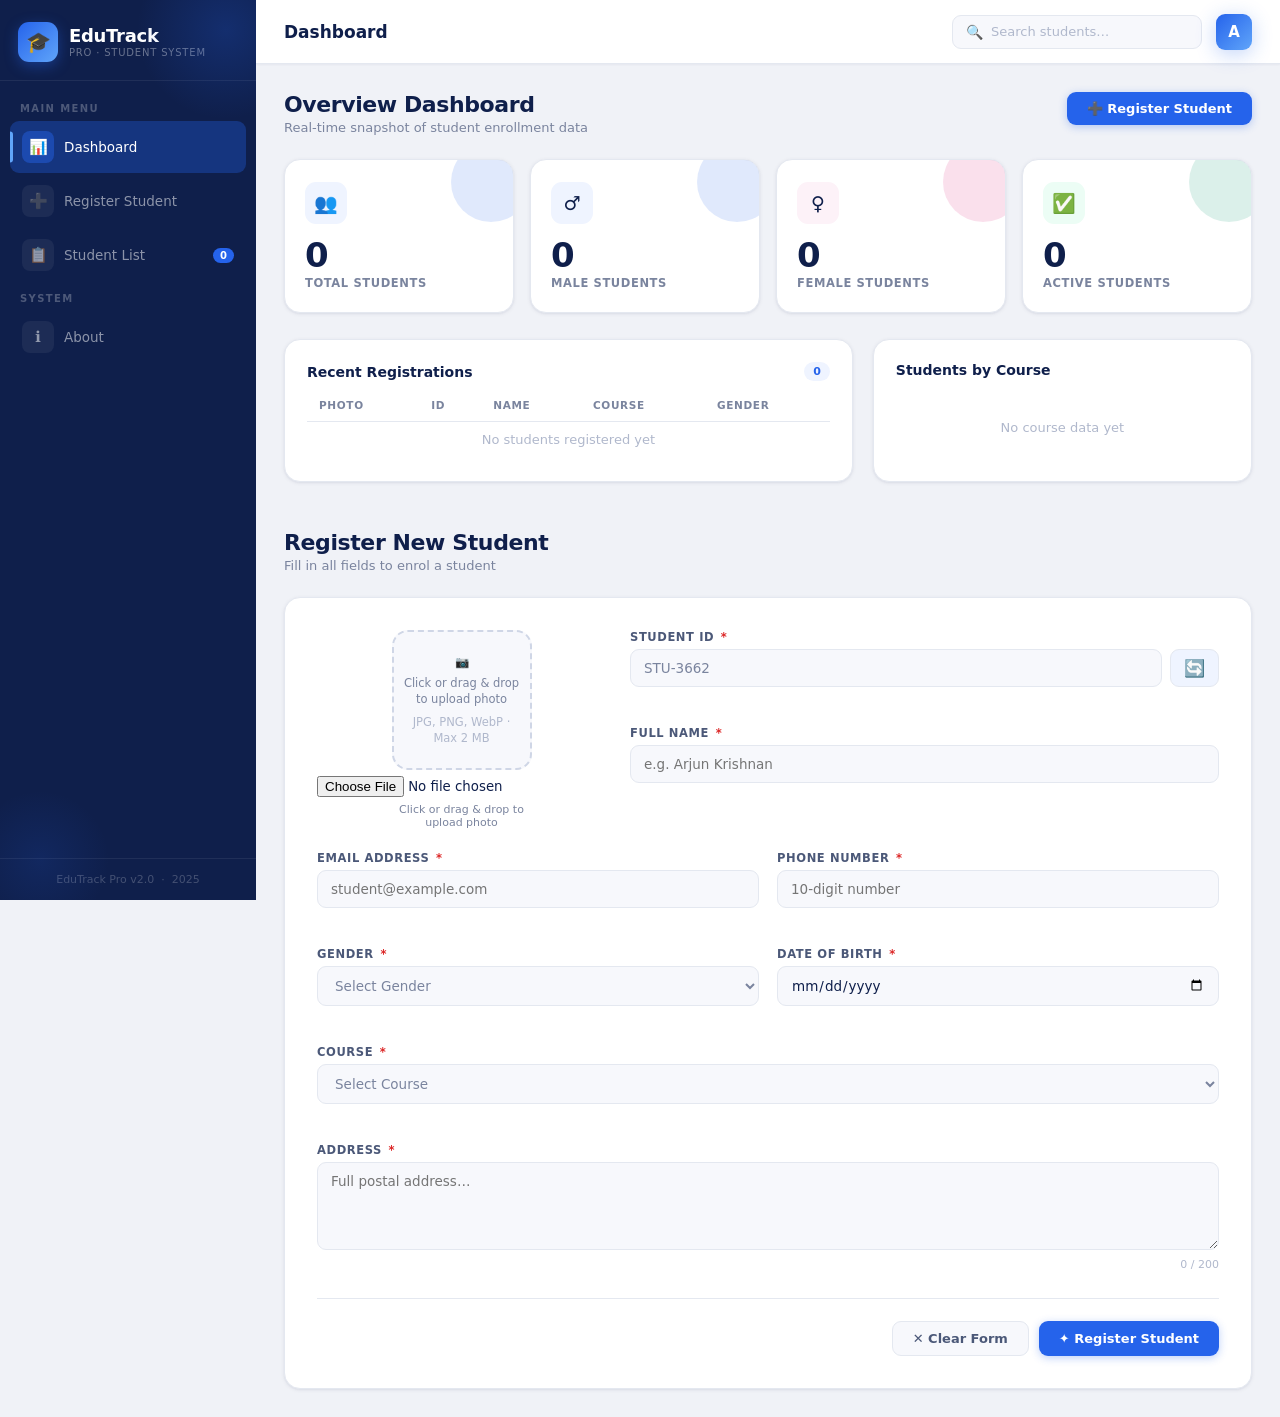
==== index.html @ 1e167b8d "Student management system" ====
<!DOCTYPE html>
<html lang="en">
<head>
  <meta charset="UTF-8"/>
  <meta name="viewport" content="width=device-width,initial-scale=1.0"/>
  <title>EduTrack Pro — Dashboard & Register</title>
  <link rel="stylesheet" href="css/style.css"/>
  <link rel="stylesheet" href="css/student.css"/>
  <link rel="stylesheet" href="css/responsive.css"/>
</head>
<body>

<!-- Sidebar backdrop (mobile) -->
<div class="sb-backdrop" id="sbBackdrop" onclick="closeSidebar()"></div>

<!-- ══════════════════════════════════════════
     SIDEBAR
══════════════════════════════════════════ -->
<aside class="sidebar" id="sidebar">
  <div class="sidebar-top">
    <div class="sidebar-logo">
      <div class="logo-badge">🎓</div>
      <div>
        <div class="logo-name">EduTrack</div>
        <div class="logo-tag">Pro · Student System</div>
      </div>
    </div>
  </div>

  <nav class="sidebar-nav" aria-label="Main navigation">
    <div class="nav-section-label">Main Menu</div>
    <a href="index.html" class="nav-link">
      <span class="nav-icon">📊</span>
      <span class="nav-text">Dashboard</span>
    </a>
    <a href="index.html#register" class="nav-link" id="navRegister">
      <span class="nav-icon">➕</span>
      <span class="nav-text">Register Student</span>
    </a>
    <a href="students.html" class="nav-link">
      <span class="nav-icon">📋</span>
      <span class="nav-text">Student List</span>
      <span class="nav-badge" id="navCount">0</span>
    </a>
    <div class="nav-section-label" style="margin-top:12px">System</div>
    <a href="about.html" class="nav-link">
      <span class="nav-icon">ℹ️</span>
      <span class="nav-text">About</span>
    </a>
  </nav>

  <div class="sidebar-footer">EduTrack Pro v2.0 &nbsp;·&nbsp; 2025</div>
</aside>

<!-- ══════════════════════════════════════════
     MAIN
══════════════════════════════════════════ -->
<div class="main">

  <!-- Topbar -->
  <header class="topbar">
    <button class="hamburger" onclick="toggleSidebar()" aria-label="Toggle navigation">
      <span></span><span></span><span></span>
    </button>
    <div class="page-title-top" id="pageTitle">Dashboard</div>
    <div class="topbar-search">
      <span style="color:var(--text-muted);font-size:14px">🔍</span>
      <input type="text" placeholder="Search students…" id="quickSearchInput" aria-label="Quick search">
    </div>
    <div class="topbar-avatar" title="Admin">A</div>
  </header>

  <div class="content">

    <!-- ══════════════════════════════════
         SECTION 1 — DASHBOARD
    ══════════════════════════════════ -->
    <section id="dashboard" aria-label="Dashboard">

      <div class="sec-head">
        <div>
          <h2>Overview Dashboard</h2>
          <p>Real-time snapshot of student enrollment data</p>
        </div>
        <button class="btn btn-primary" onclick="scrollToRegister()">➕ Register Student</button>
      </div>

      <!-- Stat Cards -->
      <div class="stat-grid">
        <div class="stat-card total">
          <div class="stat-card-glow"></div>
          <div class="stat-icon">👥</div>
          <div class="stat-value" id="statTotal">0</div>
          <div class="stat-label">Total Students</div>
        </div>
        <div class="stat-card male">
          <div class="stat-card-glow"></div>
          <div class="stat-icon">♂</div>
          <div class="stat-value" id="statMale">0</div>
          <div class="stat-label">Male Students</div>
        </div>
        <div class="stat-card female">
          <div class="stat-card-glow"></div>
          <div class="stat-icon">♀</div>
          <div class="stat-value" id="statFemale">0</div>
          <div class="stat-label">Female Students</div>
        </div>
        <div class="stat-card active">
          <div class="stat-card-glow"></div>
          <div class="stat-icon">✅</div>
          <div class="stat-value" id="statActive">0</div>
          <div class="stat-label">Active Students</div>
        </div>
      </div>

      <!-- Bottom panels -->
      <div class="dash-grid">
        <!-- Recent registrations -->
        <div class="panel">
          <div class="panel-head">
            <h3>Recent Registrations</h3>
            <span class="panel-badge" id="recentBadge">0</span>
          </div>
          <div style="overflow-x:auto">
            <table class="mini-tbl" id="recentTbl" aria-label="Recent student registrations">
              <thead>
                <tr>
                  <th>Photo</th>
                  <th>ID</th>
                  <th>Name</th>
                  <th>Course</th>
                  <th>Gender</th>
                </tr>
              </thead>
              <tbody id="recentBody"></tbody>
            </table>
          </div>
        </div>

        <!-- Students by course -->
        <div class="panel">
          <div class="panel-head">
            <h3>Students by Course</h3>
          </div>
          <div class="course-chart" id="courseChart" aria-label="Students by course chart"></div>
        </div>
      </div>

    </section>

    <div style="height:48px"></div>

    <!-- ══════════════════════════════════
         SECTION 2 — REGISTER FORM
    ══════════════════════════════════ -->
    <section id="register" aria-label="Register student">

      <div class="sec-head">
        <div>
          <h2 id="formHeading">Register New Student</h2>
          <p id="formSubheading">Fill in all fields to enrol a student</p>
        </div>
      </div>

      <div class="form-card">
        <form id="studentForm" novalidate>

          <!-- Photo + top fields -->
          <div class="form-top-row">
            <!-- Photo upload -->
            <div class="photo-wrap">
              <div class="photo-zone" id="photoZone" role="button" tabindex="0"
                   aria-label="Upload student photo" title="Click or drag to upload photo">
              </div>
              <input type="file" id="photoInput" accept="image/*" aria-hidden="true" tabindex="-1">
              <span class="photo-zone-label">Click or drag &amp; drop to upload photo</span>
            </div>

            <!-- Student ID + Full Name -->
            <div class="form-top-right">
              <div class="form-grid">
                <div class="fg full">
                  <label for="fStudentId">Student ID <span class="req">*</span></label>
                  <div class="sid-row">
                    <input class="fcontrol" type="text" id="fStudentId"
                           readonly placeholder="Auto-generated" aria-describedby="e-studentId">
                    <button type="button" class="regen-btn" id="regenBtn"
                            title="Generate new Student ID" aria-label="Regenerate Student ID">🔄</button>
                  </div>
                  <span class="ferr" id="e-studentId" role="alert"></span>
                </div>
                <div class="fg full">
                  <label for="fFullName">Full Name <span class="req">*</span></label>
                  <input class="fcontrol" type="text" id="fFullName"
                         placeholder="e.g. Arjun Krishnan" maxlength="80"
                         aria-describedby="e-fullName" autocomplete="name">
                  <span class="ferr" id="e-fullName" role="alert"></span>
                </div>
              </div>
            </div>
          </div>

          <!-- Remaining fields grid -->
          <div class="form-grid">

            <div class="fg">
              <label for="fEmail">Email Address <span class="req">*</span></label>
              <input class="fcontrol" type="email" id="fEmail"
                     placeholder="student@example.com"
                     aria-describedby="e-email" autocomplete="email">
              <span class="ferr" id="e-email" role="alert"></span>
            </div>

            <div class="fg">
              <label for="fPhone">Phone Number <span class="req">*</span></label>
              <input class="fcontrol" type="tel" id="fPhone"
                     placeholder="10-digit number" maxlength="10"
                     aria-describedby="e-phone" autocomplete="tel">
              <span class="ferr" id="e-phone" role="alert"></span>
            </div>

            <div class="fg">
              <label for="fGender">Gender <span class="req">*</span></label>
              <select class="fcontrol" id="fGender" aria-describedby="e-gender">
                <option value="">Select Gender</option>
                <option value="Male">Male</option>
                <option value="Female">Female</option>
                <option value="Other">Other</option>
              </select>
              <span class="ferr" id="e-gender" role="alert"></span>
            </div>

            <div class="fg">
              <label for="fDob">Date of Birth <span class="req">*</span></label>
              <input class="fcontrol" type="date" id="fDob"
                     aria-describedby="e-dob">
              <span class="ferr" id="e-dob" role="alert"></span>
            </div>

            <div class="fg full">
              <label for="fCourse">Course <span class="req">*</span></label>
              <select class="fcontrol" id="fCourse" aria-describedby="e-course">
                <option value="">Select Course</option>
                <option>Computer Science</option>
                <option>Information Technology</option>
                <option>Business Administration</option>
                <option>Mechanical Engineering</option>
                <option>Electrical Engineering</option>
                <option>Civil Engineering</option>
                <option>Data Science</option>
                <option>Psychology</option>
                <option>Mathematics</option>
                <option>Physics</option>
              </select>
              <span class="ferr" id="e-course" role="alert"></span>
            </div>

            <div class="fg full">
              <label for="fAddress">Address <span class="req">*</span></label>
              <textarea class="fcontrol" id="fAddress"
                        placeholder="Full postal address…" maxlength="200"
                        aria-describedby="e-address addrCount"></textarea>
              <div class="addr-footer">
                <span class="ferr" id="e-address" role="alert"></span>
                <span class="char-count" id="addrCount" aria-live="polite">0 / 200</span>
              </div>
            </div>

          </div><!-- /.form-grid -->

          <div class="form-actions">
            <button type="button" class="btn btn-secondary" id="clearBtn">✕ Clear Form</button>
            <button type="button" class="btn btn-primary"   id="submitBtn">
              <span id="submitBtnTxt">✦ Register Student</span>
            </button>
          </div>

        </form>
      </div>

    </section>

  </div><!-- /.content -->
</div><!-- /.main -->

<script>
  function scrollToRegister() {
    document.getElementById('register').scrollIntoView({ behavior: 'smooth' });
  }

  /* ── Dashboard refresh ── */
  function refreshDashboard() {
    const all     = Storage.getAll();
    const males   = all.filter(s => s.gender === 'Male').length;
    const females = all.filter(s => s.gender === 'Female').length;

    document.getElementById('statTotal').textContent  = all.length;
    document.getElementById('statMale').textContent   = males;
    document.getElementById('statFemale').textContent = females;
    document.getElementById('statActive').textContent = all.length;

    // Recent table
    const recent = all.slice(0, 5);
    document.getElementById('recentBadge').textContent = recent.length;
    const rb = document.getElementById('recentBody');
    rb.innerHTML = recent.length
      ? recent.map(s => `
          <tr>
            <td>${avatarHTML(s, 30, '7px')}</td>
            <td><strong>${esc(s.studentId)}</strong></td>
            <td>${esc(s.name)}</td>
            <td style="font-size:12px;color:var(--text-dim)">${esc(s.course)}</td>
            <td>${genderBadgeHTML(s.gender)}</td>
          </tr>`).join('')
      : `<tr><td colspan="5" class="mini-tbl-empty">No students registered yet</td></tr>`;

    // Course chart
    const map    = Storage.countByCourse();
    const sorted = Object.entries(map).sort((a, b) => b[1] - a[1]);
    const maxN   = sorted.length ? sorted[0][1] : 1;
    const cc     = document.getElementById('courseChart');
    cc.innerHTML = sorted.length
      ? sorted.map(([c, n]) => `
          <div class="cc-row">
            <div class="cc-top">
              <span class="cc-name">${esc(c)}</span>
              <span class="cc-num">${n}</span>
            </div>
            <div class="cc-track">
              <div class="cc-fill" style="width:${Math.round(n / maxN * 100)}%"></div>
            </div>
          </div>`).join('')
      : `<div class="cc-empty">No course data yet</div>`;
  }

  document.addEventListener('DOMContentLoaded', () => {
    refreshDashboard();
    updateNavBadge();
    // Highlight correct nav link (Dashboard vs Register)
    const hash = location.hash;
    document.querySelectorAll('.nav-link').forEach(l => l.classList.remove('active'));
    if (hash === '#register') {
      document.getElementById('navRegister').classList.add('active');
      document.getElementById('pageTitle').textContent = 'Register Student';
    } else {
      document.querySelector('.nav-link[href="index.html"]').classList.add('active');
    }
  });
</script>

<script src="js/storage.js"></script>
<script src="js/validation.js"></script>
<script src="js/common.js"></script>
<script src="js/student.js"></script>

</body>
</html>
---- css/style.css ----
/* ═══════════════════════════════════════════════════════════
   style.css
   Design tokens, layout shell, sidebar, topbar,
   shared components (cards, badges, buttons, toasts, modals)
═══════════════════════════════════════════════════════════ */

/* ─────────────────────────────────────────
   DESIGN TOKENS
───────────────────────────────────────── */
:root {
  /* Background */
  --bg:          #f0f2f7;
  --surface:     #ffffff;
  --surface2:    #f7f8fc;

  /* Borders */
  --border:      #e4e8f0;
  --border2:     #cfd6e6;

  /* Brand */
  --navy:        #0f1f4b;
  --navy-mid:    #1a3270;
  --blue:        #2563eb;
  --blue-hover:  #1d4ed8;
  --blue-light:  #eff4ff;
  --blue-mid:    #93b4fa;

  /* Text */
  --text:        #0f1f4b;
  --text-mid:    #4b5878;
  --text-dim:    #7a849e;
  --text-muted:  #b0b8cc;

  /* Semantic */
  --success:     #059669;
  --success-bg:  #ecfdf5;
  --danger:      #dc2626;
  --danger-bg:   #fef2f2;
  --danger-border:#fca5a5;
  --warning:     #d97706;
  --warning-bg:  #fffbeb;
  --info:        #0284c7;
  --info-bg:     #f0f9ff;

  /* Gender colors */
  --male:        #2563eb;
  --male-bg:     #eff4ff;
  --female:      #db2777;
  --female-bg:   #fdf2f8;
  --other:       #7c3aed;
  --other-bg:    #f5f3ff;

  /* Elevation */
  --shadow-xs:   0 1px 2px rgba(15,31,75,.05);
  --shadow-sm:   0 1px 4px rgba(15,31,75,.07), 0 1px 2px rgba(15,31,75,.04);
  --shadow:      0 4px 16px rgba(15,31,75,.09), 0 1px 4px rgba(15,31,75,.05);
  --shadow-lg:   0 12px 40px rgba(15,31,75,.13), 0 4px 12px rgba(15,31,75,.07);
  --shadow-blue: 0 4px 20px rgba(37,99,235,.28);

  /* Layout */
  --sidebar-w:   256px;
  --topbar-h:    64px;

  /* Shape */
  --radius-sm:   8px;
  --radius:      12px;
  --radius-lg:   16px;
  --radius-xl:   20px;

  /* Typography */
  --font: 'Plus Jakarta Sans', system-ui, sans-serif;

  /* Transition */
  --transition: all .18s cubic-bezier(.4,0,.2,1);
}

/* ─────────────────────────────────────────
   RESET & BASE
───────────────────────────────────────── */
*, *::before, *::after { box-sizing: border-box; margin: 0; padding: 0; }
html { font-size: 16px; -webkit-font-smoothing: antialiased; }
body {
  font-family: var(--font);
  background: var(--bg);
  color: var(--text);
  min-height: 100vh;
  display: flex;
}
a { text-decoration: none; color: inherit; }
button, select, input, textarea { font-family: var(--font); }
img { max-width: 100%; display: block; }

::-webkit-scrollbar { width: 5px; height: 5px; }
::-webkit-scrollbar-track { background: transparent; }
::-webkit-scrollbar-thumb { background: var(--border2); border-radius: 99px; }
::-webkit-scrollbar-thumb:hover { background: var(--text-muted); }

/* ─────────────────────────────────────────
   GOOGLE FONT IMPORT
───────────────────────────────────────── */
@import url('https://fonts.googleapis.com/css2?family=Plus+Jakarta+Sans:ital,wght@0,300;0,400;0,500;0,600;0,700;0,800;1,400&display=swap');

/* ─────────────────────────────────────────
   SIDEBAR
───────────────────────────────────────── */
.sidebar {
  width: var(--sidebar-w);
  min-height: 100vh;
  background: var(--navy);
  display: flex;
  flex-direction: column;
  position: fixed;
  left: 0; top: 0; bottom: 0;
  z-index: 300;
  transition: transform .3s cubic-bezier(.4,0,.2,1);
  overflow: hidden;
}
/* Subtle depth glows */
.sidebar::before {
  content: '';
  position: absolute; top: -60px; right: -60px;
  width: 180px; height: 180px; border-radius: 50%;
  background: radial-gradient(circle, rgba(37,99,235,.22) 0%, transparent 70%);
  pointer-events: none;
}
.sidebar::after {
  content: '';
  position: absolute; bottom: -30px; left: -30px;
  width: 140px; height: 140px; border-radius: 50%;
  background: radial-gradient(circle, rgba(37,99,235,.13) 0%, transparent 70%);
  pointer-events: none;
}

.sidebar-top {
  padding: 22px 18px 18px;
  border-bottom: 1px solid rgba(255,255,255,.07);
  flex-shrink: 0;
}
.sidebar-logo { display: flex; align-items: center; gap: 11px; }
.logo-badge {
  width: 40px; height: 40px; border-radius: 11px;
  background: linear-gradient(135deg, #2563eb, #60a5fa);
  display: flex; align-items: center; justify-content: center;
  font-size: 20px; flex-shrink: 0;
  box-shadow: 0 4px 14px rgba(37,99,235,.4);
}
.logo-name { font-size: 18px; font-weight: 800; color: #fff; letter-spacing: -.3px; line-height: 1.1; }
.logo-tag  { font-size: 10px; color: rgba(255,255,255,.38); letter-spacing: .8px; text-transform: uppercase; margin-top: 1px; }

.sidebar-nav { padding: 14px 10px; flex: 1; overflow-y: auto; }
.nav-section-label {
  font-size: 10px; font-weight: 700; letter-spacing: 1.4px;
  text-transform: uppercase; color: rgba(255,255,255,.26);
  padding: 0 10px 7px; margin-top: 8px;
}
.nav-link {
  display: flex; align-items: center; gap: 10px;
  padding: 10px 12px; border-radius: 9px;
  color: rgba(255,255,255,.52); font-size: 13.5px; font-weight: 500;
  transition: var(--transition); cursor: pointer;
  border: none; background: none; width: 100%; text-align: left;
  margin-bottom: 2px; position: relative;
}
.nav-link:hover { background: rgba(255,255,255,.07); color: rgba(255,255,255,.84); }
.nav-link.active { background: rgba(37,99,235,.32); color: #fff; }
.nav-link.active::before {
  content: ''; position: absolute; left: 0; top: 50%; transform: translateY(-50%);
  width: 3px; height: 60%; background: #60a5fa; border-radius: 0 3px 3px 0;
}
.nav-icon {
  width: 32px; height: 32px; border-radius: 8px; flex-shrink: 0;
  display: flex; align-items: center; justify-content: center; font-size: 15px;
  background: rgba(255,255,255,.06); transition: var(--transition);
}
.nav-link.active .nav-icon { background: rgba(37,99,235,.45); }
.nav-link:hover  .nav-icon { background: rgba(255,255,255,.1); }
.nav-text { flex: 1; }
.nav-badge {
  background: var(--blue); color: #fff;
  font-size: 10px; font-weight: 700;
  padding: 2px 7px; border-radius: 99px; min-width: 20px; text-align: center;
}

.sidebar-footer {
  padding: 14px 18px;
  border-top: 1px solid rgba(255,255,255,.07);
  font-size: 11px; color: rgba(255,255,255,.22); text-align: center;
  flex-shrink: 0;
}

/* Sidebar backdrop (mobile) */
.sb-backdrop {
  display: none;
  position: fixed; inset: 0;
  background: rgba(15,31,75,.52);
  z-index: 299;
}
.sb-backdrop.open { display: block; }

/* ─────────────────────────────────────────
   MAIN WRAPPER
───────────────────────────────────────── */
.main {
  margin-left: var(--sidebar-w);
  flex: 1;
  display: flex;
  flex-direction: column;
  min-height: 100vh;
}

/* ─────────────────────────────────────────
   TOPBAR
───────────────────────────────────────── */
.topbar {
  height: var(--topbar-h);
  background: var(--surface);
  border-bottom: 1px solid var(--border);
  display: flex; align-items: center; gap: 14px;
  padding: 0 28px;
  position: sticky; top: 0; z-index: 200;
  box-shadow: var(--shadow-xs);
  flex-shrink: 0;
}
.hamburger {
  display: none; flex-direction: column; gap: 5px;
  background: none; border: none; cursor: pointer; padding: 6px; flex-shrink: 0;
}
.hamburger span { width: 20px; height: 2px; background: var(--navy); border-radius: 2px; transition: .28s; }

.page-title-top { font-size: 17px; font-weight: 700; color: var(--text); flex: 1; }

.topbar-search {
  display: flex; align-items: center; gap: 8px;
  background: var(--surface2); border: 1.5px solid var(--border);
  border-radius: 9px; padding: 8px 13px; width: 250px; transition: var(--transition);
}
.topbar-search:focus-within {
  border-color: var(--blue); background: #fff;
  box-shadow: 0 0 0 3px rgba(37,99,235,.1);
}
.topbar-search input {
  background: none; border: none; outline: none;
  font-family: var(--font); font-size: 13px; color: var(--text); width: 100%;
}
.topbar-search input::placeholder { color: var(--text-muted); }
.topbar-avatar {
  width: 36px; height: 36px; border-radius: 9px;
  background: linear-gradient(135deg, var(--blue), #60a5fa);
  display: flex; align-items: center; justify-content: center;
  font-size: 15px; color: #fff; font-weight: 800;
  box-shadow: var(--shadow-blue); cursor: pointer; flex-shrink: 0;
}

/* ─────────────────────────────────────────
   CONTENT AREA
───────────────────────────────────────── */
.content { padding: 28px; flex: 1; }

/* ─────────────────────────────────────────
   SECTION HEADER
───────────────────────────────────────── */
.sec-head {
  display: flex; align-items: flex-start; justify-content: space-between;
  margin-bottom: 24px; gap: 16px; flex-wrap: wrap;
}
.sec-head h2  { font-size: 22px; font-weight: 800; color: var(--navy); letter-spacing: -.4px; }
.sec-head p   { font-size: 13px; color: var(--text-dim); margin-top: 3px; }

/* ─────────────────────────────────────────
   STAT CARDS
───────────────────────────────────────── */
.stat-grid {
  display: grid;
  grid-template-columns: repeat(auto-fit, minmax(190px, 1fr));
  gap: 16px;
  margin-bottom: 26px;
}
.stat-card {
  background: var(--surface); border: 1px solid var(--border);
  border-radius: var(--radius-lg); padding: 22px 20px;
  box-shadow: var(--shadow-sm); position: relative; overflow: hidden;
  transition: transform .2s, box-shadow .2s;
}
.stat-card:hover { transform: translateY(-2px); box-shadow: var(--shadow); }
.stat-card-glow {
  position: absolute; top: -18px; right: -18px;
  width: 80px; height: 80px; border-radius: 50%; opacity: .14;
}
.stat-card.total  .stat-card-glow { background: var(--blue); }
.stat-card.male   .stat-card-glow { background: var(--male); }
.stat-card.female .stat-card-glow { background: var(--female); }
.stat-card.active .stat-card-glow { background: var(--success); }
.stat-icon {
  width: 42px; height: 42px; border-radius: 11px;
  display: flex; align-items: center; justify-content: center;
  font-size: 19px; margin-bottom: 14px;
}
.stat-card.total  .stat-icon { background: var(--blue-light); }
.stat-card.male   .stat-icon { background: var(--male-bg); }
.stat-card.female .stat-icon { background: var(--female-bg); }
.stat-card.active .stat-icon { background: var(--success-bg); }
.stat-value { font-size: 34px; font-weight: 800; color: var(--navy); line-height: 1; letter-spacing: -1px; margin-bottom: 4px; }
.stat-label { font-size: 11.5px; font-weight: 700; color: var(--text-dim); text-transform: uppercase; letter-spacing: .6px; }

/* ─────────────────────────────────────────
   PANEL (generic container)
───────────────────────────────────────── */
.panel {
  background: var(--surface); border: 1px solid var(--border);
  border-radius: var(--radius-lg); padding: 22px;
  box-shadow: var(--shadow-sm);
}
.panel-head {
  display: flex; align-items: center; justify-content: space-between;
  margin-bottom: 18px;
}
.panel-head h3 { font-size: 14px; font-weight: 700; color: var(--navy); }
.panel-badge {
  background: var(--blue-light); color: var(--blue);
  font-size: 11px; font-weight: 700; padding: 3px 9px; border-radius: 99px;
}

/* ─────────────────────────────────────────
   BADGES
───────────────────────────────────────── */
.badge {
  display: inline-flex; align-items: center; gap: 3px;
  padding: 3px 9px; border-radius: 99px;
  font-size: 11px; font-weight: 700; white-space: nowrap;
}
.badge-male    { background: var(--male-bg);    color: var(--male);    }
.badge-female  { background: var(--female-bg);  color: var(--female);  }
.badge-other   { background: var(--other-bg);   color: var(--other);   }
.badge-active  { background: var(--success-bg); color: var(--success); }
.badge-total   { background: var(--blue-light); color: var(--blue);    }

/* ─────────────────────────────────────────
   BUTTONS
───────────────────────────────────────── */
.btn {
  font-family: var(--font); font-size: 13px; font-weight: 600;
  padding: 9px 20px; border-radius: 9px; border: none;
  cursor: pointer; transition: var(--transition);
  display: inline-flex; align-items: center; gap: 6px;
  white-space: nowrap; text-decoration: none;
}
.btn-primary   { background: var(--blue); color: #fff; box-shadow: 0 2px 8px rgba(37,99,235,.3); }
.btn-primary:hover { background: var(--blue-hover); box-shadow: var(--shadow-blue); transform: translateY(-1px); }
.btn-secondary { background: var(--surface2); color: var(--text-mid); border: 1.5px solid var(--border); }
.btn-secondary:hover { background: var(--border); color: var(--navy); }
.btn-danger    { background: var(--danger-bg); color: var(--danger); border: 1.5px solid var(--danger-border); }
.btn-danger:hover { background: var(--danger); color: #fff; }
.btn-success   { background: var(--success-bg); color: var(--success); border: 1.5px solid #6ee7b7; }
.btn-success:hover { background: var(--success); color: #fff; }
.btn-sm { padding: 6px 12px; font-size: 12px; border-radius: 7px; }
.btn-icon { padding: 7px; border-radius: 7px; font-size: 14px; line-height: 1; }
.btn-view   { background: var(--blue-light); color: var(--blue);    border: 1.5px solid #bfdbfe; }
.btn-view:hover   { background: var(--blue); color: #fff; }
.btn-edit   { background: var(--success-bg); color: var(--success); border: 1.5px solid #6ee7b7; }
.btn-edit:hover   { background: var(--success); color: #fff; }
.btn-delete { background: var(--danger-bg); color: var(--danger);   border: 1.5px solid var(--danger-border); }
.btn-delete:hover { background: var(--danger); color: #fff; }

/* ─────────────────────────────────────────
   MODAL
───────────────────────────────────────── */
.overlay {
  position: fixed; inset: 0;
  background: rgba(15,31,75,.44);
  z-index: 900;
  display: none; align-items: center; justify-content: center;
  padding: 20px;
  backdrop-filter: blur(3px);
}
.overlay.open { display: flex; animation: olIn .2s ease; }
@keyframes olIn { from { opacity:0 } to { opacity:1 } }

.modal {
  background: var(--surface); border-radius: var(--radius-lg);
  width: 100%; max-width: 560px; max-height: 90vh; overflow-y: auto;
  box-shadow: var(--shadow-lg); border: 1px solid var(--border);
  animation: mdIn .24s cubic-bezier(.4,0,.2,1);
}
@keyframes mdIn {
  from { opacity:0; transform: scale(.96) translateY(14px) }
  to   { opacity:1; transform: scale(1)   translateY(0)    }
}
.modal-sm { max-width: 420px; }

.modal-hd {
  padding: 20px 24px 16px;
  border-bottom: 1px solid var(--border);
  display: flex; align-items: center; justify-content: space-between;
  position: sticky; top: 0; background: var(--surface); z-index: 1;
}
.modal-title { font-size: 17px; font-weight: 800; color: var(--navy); }
.modal-close {
  background: var(--surface2); border: 1.5px solid var(--border);
  border-radius: 7px; width: 30px; height: 30px;
  display: flex; align-items: center; justify-content: center;
  cursor: pointer; font-size: 15px; color: var(--text-mid);
  transition: var(--transition);
}
.modal-close:hover { background: var(--danger-bg); color: var(--danger); border-color: var(--danger-border); }
.modal-body { padding: 22px 24px; }

/* Student detail modal */
.detail-hero {
  display: flex; align-items: center; gap: 16px;
  margin-bottom: 20px; padding-bottom: 18px;
  border-bottom: 1px solid var(--border);
}
.detail-photo {
  width: 80px; height: 80px; border-radius: 16px;
  object-fit: cover; border: 2px solid var(--border); flex-shrink: 0;
}
.detail-avatar {
  width: 80px; height: 80px; border-radius: 16px;
  display: flex; align-items: center; justify-content: center;
  font-size: 28px; font-weight: 800; color: #fff; flex-shrink: 0;
}
.detail-hero-info h3 { font-size: 18px; font-weight: 800; color: var(--navy); margin-bottom: 3px; }
.detail-hero-info p  { font-size: 13px; color: var(--text-dim); margin-bottom: 8px; }
.detail-grid { display: grid; grid-template-columns: 1fr 1fr; gap: 16px; }
.df-full { grid-column: 1 / -1; }
.df-label { font-size: 10.5px; font-weight: 700; color: var(--text-dim); text-transform: uppercase; letter-spacing: .7px; margin-bottom: 3px; }
.df-value { font-size: 14px; font-weight: 600; color: var(--navy); }
.df-value--light { font-size: 13px; font-weight: 400; color: var(--text-mid); line-height: 1.5; }

/* Confirm modal */
.confirm-body { text-align: center; padding: 30px 24px; }
.confirm-icon-wrap {
  width: 60px; height: 60px; border-radius: 14px;
  background: var(--danger-bg); border: 1.5px solid var(--danger-border);
  display: flex; align-items: center; justify-content: center;
  font-size: 26px; margin: 0 auto 14px;
}
.confirm-title { font-size: 18px; font-weight: 800; color: var(--navy); margin-bottom: 8px; }
.confirm-sub   { font-size: 13px; color: var(--text-mid); margin-bottom: 22px; line-height: 1.55; }
.confirm-btns  { display: flex; gap: 10px; justify-content: center; }

/* ─────────────────────────────────────────
   TOAST NOTIFICATIONS (top-left)
───────────────────────────────────────── */
.toast-wrap {
  position: fixed; top: 18px; left: 18px;
  z-index: 9999;
  display: flex; flex-direction: column; gap: 9px;
  pointer-events: none;
}
.toast {
  background: var(--surface); border: 1px solid var(--border);
  border-left: 4px solid var(--blue);
  border-radius: 11px; padding: 12px 14px;
  display: flex; align-items: flex-start; gap: 10px;
  min-width: 280px; max-width: 340px;
  pointer-events: all;
  box-shadow: var(--shadow-lg);
  animation: tIn .28s cubic-bezier(.4,0,.2,1);
}
.toast-success { border-left-color: var(--success); }
.toast-error   { border-left-color: var(--danger); }
.toast-warning { border-left-color: var(--warning); }
.toast-info    { border-left-color: var(--blue); }

.toast-icon-wrap {
  width: 30px; height: 30px; border-radius: 7px; flex-shrink: 0;
  display: flex; align-items: center; justify-content: center; font-size: 14px;
}
.toast-success .toast-icon-wrap { background: var(--success-bg); }
.toast-error   .toast-icon-wrap { background: var(--danger-bg); }
.toast-warning .toast-icon-wrap { background: var(--warning-bg); }
.toast-info    .toast-icon-wrap { background: var(--info-bg); }

.toast-body    { flex: 1; }
.toast-title   { font-size: 12.5px; font-weight: 700; color: var(--navy); margin-bottom: 2px; }
.toast-msg     { font-size: 11.5px; color: var(--text-mid); line-height: 1.4; }
.toast-close   {
  background: none; border: none; cursor: pointer;
  color: var(--text-muted); font-size: 14px; padding: 0; line-height: 1;
  flex-shrink: 0; margin-top: 1px; transition: color .15s;
}
.toast-close:hover { color: var(--danger); }

.toast-out { animation: tOut .25s ease forwards; }
@keyframes tIn  { from { opacity:0; transform: translateX(-20px) } to { opacity:1; transform: translateX(0) } }
@keyframes tOut { to   { opacity:0; transform: translateX(-20px) } }

/* ─────────────────────────────────────────
   EMPTY STATE
───────────────────────────────────────── */
.empty-state { padding: 52px 20px; text-align: center; }
.empty-icon  { font-size: 42px; margin-bottom: 12px; opacity: .35; }
.empty-title { font-size: 15px; font-weight: 700; color: var(--text-mid); margin-bottom: 4px; }
.empty-sub   { font-size: 13px; color: var(--text-dim); }
---- css/student.css ----
/* ═══════════════════════════════════════════════════════════
   student.css
   Styles specific to:
    - Registration form (index.html)
    - Student list table (students.html)
    - Dashboard panels (index.html)
═══════════════════════════════════════════════════════════ */

/* ─────────────────────────────────────────
   DASHBOARD — STAT GRID & PANELS
───────────────────────────────────────── */
.dash-grid {
  display: grid;
  grid-template-columns: 3fr 2fr;
  gap: 20px;
}

/* Mini table inside Recent Registrations panel */
.mini-tbl { width: 100%; border-collapse: collapse; font-size: 13px; }
.mini-tbl th {
  padding: 0 12px 10px;
  text-align: left;
  font-size: 10.5px; font-weight: 700;
  color: var(--text-dim); text-transform: uppercase; letter-spacing: .65px;
  border-bottom: 1px solid var(--border);
}
.mini-tbl td {
  padding: 10px 12px;
  border-bottom: 1px solid rgba(228,232,240,.5);
  vertical-align: middle;
}
.mini-tbl tr:last-child td { border-bottom: none; }
.mini-tbl tr:hover td { background: var(--surface2); }
.mini-tbl-empty {
  padding: 24px;
  text-align: center;
  color: var(--text-muted);
  font-size: 13px;
}

/* Course bar chart */
.course-chart { display: flex; flex-direction: column; gap: 14px; }
.cc-row {}
.cc-top { display: flex; justify-content: space-between; align-items: center; margin-bottom: 5px; }
.cc-name { font-size: 12px; font-weight: 600; color: var(--text-mid); }
.cc-num  { font-size: 12px; font-weight: 700; color: var(--navy); }
.cc-track {
  height: 7px; background: var(--surface2);
  border-radius: 99px; overflow: hidden; border: 1px solid var(--border);
}
.cc-fill {
  height: 100%; border-radius: 99px;
  background: linear-gradient(90deg, var(--blue), #60a5fa);
  transition: width .7s cubic-bezier(.4,0,.2,1);
}
.cc-empty {
  text-align: center; color: var(--text-muted);
  font-size: 13px; padding: 24px 0;
}

/* ─────────────────────────────────────────
   REGISTRATION FORM CARD
───────────────────────────────────────── */
.form-card {
  background: var(--surface);
  border: 1px solid var(--border);
  border-radius: var(--radius-lg);
  padding: 32px;
  box-shadow: var(--shadow-sm);
}

/* Form top row: photo on left, student-id + name on right */
.form-top-row {
  display: flex;
  gap: 24px;
  margin-bottom: 22px;
  align-items: flex-start;
}
.form-top-right { flex: 1; }

/* Photo upload zone */
.photo-wrap { display: flex; flex-direction: column; align-items: center; gap: 6px; }
.photo-zone {
  width: 140px; height: 140px; border-radius: var(--radius-lg);
  border: 2px dashed var(--border2); background: var(--surface2);
  display: flex; align-items: center; justify-content: center;
  cursor: pointer; transition: var(--transition); overflow: hidden;
  position: relative; flex-shrink: 0;
}
.photo-zone:hover { border-color: var(--blue); background: var(--blue-light); }
.photo-zone.drag-over { border-color: var(--blue); background: var(--blue-light); border-style: solid; }
.photo-zone img { width: 100%; height: 100%; object-fit: cover; display: block; }

.photo-placeholder {
  display: flex; flex-direction: column; align-items: center; gap: 5px;
  pointer-events: none; text-align: center; padding: 0 10px;
}
.photo-icon  { font-size: 26px; color: var(--text-muted); }
.photo-placeholder span { font-size: 11.5px; color: var(--text-dim); font-weight: 500; line-height: 1.4; }
.photo-hint  { font-size: 10.5px; color: var(--text-muted) !important; margin-top: 2px; }

.photo-remove {
  position: absolute; top: 6px; right: 6px;
  background: rgba(220,38,38,.85); color: #fff;
  border: none; border-radius: 50%; width: 22px; height: 22px;
  font-size: 11px; cursor: pointer; display: flex; align-items: center; justify-content: center;
  transition: var(--transition);
}
.photo-remove:hover { background: var(--danger); }
.photo-zone-label {
  font-size: 11px; color: var(--text-dim); text-align: center; max-width: 140px;
}

/* Form grid */
.form-grid { display: grid; grid-template-columns: 1fr 1fr; gap: 18px; }
.fg { display: flex; flex-direction: column; gap: 5px; }
.fg.full { grid-column: 1 / -1; }

/* Labels */
.fg label {
  font-size: 11.5px; font-weight: 700; color: var(--text-mid);
  text-transform: uppercase; letter-spacing: .6px;
}
.fg label .req { color: var(--danger); margin-left: 2px; }

/* Inputs */
.fcontrol {
  background: var(--surface2); border: 1.5px solid var(--border);
  border-radius: 9px; padding: 10px 13px;
  color: var(--text); font-family: var(--font); font-size: 13.5px;
  transition: var(--transition); outline: none; width: 100%;
}
.fcontrol:focus {
  border-color: var(--blue); background: #fff;
  box-shadow: 0 0 0 3px rgba(37,99,235,.1);
}
.fcontrol.is-error { border-color: var(--danger); background: var(--danger-bg); }
.fcontrol:read-only { background: var(--surface2); color: var(--text-dim); cursor: not-allowed; }
.fcontrol option { background: #fff; }
textarea.fcontrol { resize: vertical; min-height: 88px; }
select.fcontrol { cursor: pointer; }

/* Student ID row with regen button */
.sid-row { display: flex; gap: 8px; align-items: stretch; }
.sid-row .fcontrol { flex: 1; }
.regen-btn {
  background: var(--blue-light); border: 1.5px solid var(--border);
  border-radius: 9px; padding: 0 13px; cursor: pointer;
  color: var(--blue); font-size: 17px; transition: var(--transition);
  display: flex; align-items: center; justify-content: center;
  white-space: nowrap;
}
.regen-btn:hover { background: var(--blue); color: #fff; border-color: var(--blue); }

/* Inline error text */
.ferr { font-size: 11.5px; color: var(--danger); font-weight: 500; min-height: 16px; }

/* Address character counter */
.addr-footer { display: flex; justify-content: space-between; align-items: center; margin-top: 1px; }
.char-count { font-size: 11px; color: var(--text-muted); }
.char-count.warn { color: var(--warning); font-weight: 600; }

/* Form action buttons */
.form-actions {
  display: flex; gap: 10px; justify-content: flex-end;
  margin-top: 26px; padding-top: 22px; border-top: 1px solid var(--border);
}

/* ─────────────────────────────────────────
   STUDENT LIST — TOOLBAR
───────────────────────────────────────── */
.list-toolbar {
  display: flex; gap: 10px; align-items: center;
  flex-wrap: wrap; margin-bottom: 14px;
}
.l-search {
  display: flex; align-items: center; gap: 8px;
  background: var(--surface); border: 1.5px solid var(--border);
  border-radius: 9px; padding: 9px 13px;
  flex: 1; min-width: 200px; transition: var(--transition);
}
.l-search:focus-within {
  border-color: var(--blue);
  box-shadow: 0 0 0 3px rgba(37,99,235,.1);
}
.l-search input {
  background: none; border: none; outline: none;
  font-family: var(--font); font-size: 13px; color: var(--text); width: 100%;
}
.l-search input::placeholder { color: var(--text-muted); }
.search-ic { color: var(--text-muted); font-size: 14px; flex-shrink: 0; }

.flt-sel {
  background: var(--surface); border: 1.5px solid var(--border);
  border-radius: 9px; padding: 9px 12px;
  color: var(--text); font-family: var(--font); font-size: 13px;
  outline: none; cursor: pointer; min-width: 130px;
  transition: var(--transition); appearance: none;
  background-image: url("data:image/svg+xml,%3Csvg xmlns='http://www.w3.org/2000/svg' width='12' height='8' fill='none'%3E%3Cpath d='M1 1l5 5 5-5' stroke='%237a849e' stroke-width='1.5' stroke-linecap='round'/%3E%3C/svg%3E");
  background-repeat: no-repeat;
  background-position: right 12px center;
  padding-right: 32px;
}
.flt-sel:focus { border-color: var(--blue); }

.results-info { font-size: 12.5px; color: var(--text-dim); font-weight: 500; margin-bottom: 12px; }

/* ─────────────────────────────────────────
   STUDENT TABLE
───────────────────────────────────────── */
.tbl-wrap {
  background: var(--surface); border: 1px solid var(--border);
  border-radius: var(--radius-lg); overflow: hidden;
  box-shadow: var(--shadow-sm);
}
.tbl-scroll { overflow-x: auto; }
.data-tbl   { width: 100%; border-collapse: collapse; font-size: 13px; }

.data-tbl thead { background: var(--surface2); border-bottom: 1.5px solid var(--border); }
.data-tbl th {
  padding: 11px 14px; text-align: left;
  font-size: 10.5px; font-weight: 700;
  color: var(--text-dim); text-transform: uppercase; letter-spacing: .7px;
  white-space: nowrap;
}
.data-tbl td {
  padding: 13px 14px;
  border-bottom: 1px solid rgba(228,232,240,.55);
  vertical-align: middle;
}
.data-tbl tr:last-child td { border-bottom: none; }
.data-tbl tr:hover td { background: #fafbff; }

.sid-cell   { font-weight: 700; color: var(--navy); }
.name-cell  { font-weight: 600; color: var(--text); }
.dim-cell   { color: var(--text-mid); font-size: 12.5px; }
.course-cell { max-width: 160px; }

.act-row { display: flex; gap: 5px; }
---- css/responsive.css ----
/* ═══════════════════════════════════════════════════════════
   responsive.css
   Breakpoint overrides for tablet (≤1024px) and mobile (≤768px / ≤480px)
═══════════════════════════════════════════════════════════ */

/* ─────────────────────────────────────────
   TABLET  (≤ 1024px)
───────────────────────────────────────── */
@media (max-width: 1024px) {

  /* Dashboard: stack the two panels */
  .dash-grid {
    grid-template-columns: 1fr;
  }

  /* About: stack cards */
  .about-cards {
    grid-template-columns: 1fr;
  }

  /* Stat grid: 2 columns */
  .stat-grid {
    grid-template-columns: repeat(2, 1fr);
  }

}

/* ─────────────────────────────────────────
   MOBILE NAV  (≤ 768px)
───────────────────────────────────────── */
@media (max-width: 768px) {

  /* Sidebar: off-canvas by default */
  .sidebar {
    transform: translateX(-100%);
    box-shadow: none;
  }
  .sidebar.open {
    transform: translateX(0);
    box-shadow: 4px 0 24px rgba(15,31,75,.2);
  }

  /* Main: full width */
  .main { margin-left: 0; }

  /* Show hamburger */
  .hamburger { display: flex; }

  /* Hide topbar search (use list page search instead) */
  .topbar-search { display: none; }

  /* Topbar padding */
  .topbar { padding: 0 16px; }

  /* Content padding */
  .content { padding: 18px 14px; }

  /* ── FORM ── */
  /* Stack photo + fields vertically and center photo */
  .form-top-row {
    flex-direction: column;
    align-items: center;
  }
  .form-top-right { width: 100%; }

  /* Single-column form */
  .form-grid { grid-template-columns: 1fr; }
  .fg.full   { grid-column: 1; }

  /* Form card: tighter padding */
  .form-card { padding: 20px 16px; }

  /* Form actions: full width stacked */
  .form-actions {
    flex-direction: column-reverse;
    gap: 8px;
  }
  .form-actions .btn { width: 100%; justify-content: center; }

  /* ── MODALS ── */
  .overlay { padding: 12px; align-items: flex-end; }
  .modal {
    max-height: 92vh;
    border-bottom-left-radius: 0;
    border-bottom-right-radius: 0;
    animation: mdInMobile .24s cubic-bezier(.4,0,.2,1);
  }
  @keyframes mdInMobile {
    from { opacity:0; transform: translateY(30px) }
    to   { opacity:1; transform: translateY(0) }
  }
  .detail-grid { grid-template-columns: 1fr; }
  .df-full     { grid-column: 1; }
  .detail-hero { flex-direction: column; text-align: center; }
  .detail-hero-info { text-align: center; }
  .detail-hero-info div { justify-content: center; }

  /* ── LIST TOOLBAR ── */
  .list-toolbar {
    flex-direction: column;
    align-items: stretch;
  }
  .flt-sel {
    width: 100%;
    min-width: unset;
  }
  .l-search { min-width: unset; }

  /* ── SECTION HEADER ── */
  .sec-head { flex-direction: column; gap: 10px; }
  .sec-head .btn { width: 100%; justify-content: center; }

  /* ── STAT GRID ── */
  .stat-grid { grid-template-columns: 1fr 1fr; }

  /* ── ABOUT ── */
  .about-hero       { padding: 24px 20px; }
  .about-hero h1    { font-size: 24px; }
  .dev-card         { flex-direction: column; text-align: center; }
  .dev-card .dev-av { margin: 0 auto; }
  .dev-tags         { justify-content: center; }

}

/* ─────────────────────────────────────────
   SMALL MOBILE  (≤ 480px)
───────────────────────────────────────── */
@media (max-width: 480px) {

  /* Single column everywhere */
  .stat-grid { grid-template-columns: 1fr; }

  /* Topbar: tighter */
  .topbar { padding: 0 12px; }
  .topbar-avatar { display: none; } /* save space */

  /* Form card: minimal padding */
  .form-card { padding: 16px 12px; }

  /* Photo zone: slightly smaller */
  .photo-zone { width: 120px; height: 120px; }

  /* Toast: full width on very small screens */
  .toast-wrap { left: 10px; right: 10px; }
  .toast { min-width: unset; max-width: 100%; }

  /* Table cells: smaller font */
  .data-tbl td, .data-tbl th { padding: 10px 10px; }
  .dim-cell { font-size: 12px; }

  /* Modal: full viewport width */
  .overlay { padding: 0; align-items: flex-end; }
  .modal {
    border-radius: var(--radius-lg) var(--radius-lg) 0 0;
    max-height: 95vh;
  }
  .modal-body { padding: 18px 16px; }
  .modal-hd   { padding: 16px 16px 14px; }

  /* Confirm modal: adjust */
  .confirm-body { padding: 24px 16px; }
  .confirm-btns { flex-direction: column; }
  .confirm-btns .btn { width: 100%; justify-content: center; }

}

/* ─────────────────────────────────────────
   SIDEBAR — HAMBURGER ANIMATION
───────────────────────────────────────── */
@media (max-width: 768px) {
  /* Animate hamburger → ✕ when sidebar is open */
  .sidebar.open ~ .main .hamburger span:nth-child(1) {
    transform: rotate(45deg) translate(5px, 5px);
  }
  .sidebar.open ~ .main .hamburger span:nth-child(2) {
    opacity: 0;
  }
  .sidebar.open ~ .main .hamburger span:nth-child(3) {
    transform: rotate(-45deg) translate(5px, -5px);
  }
}

/* ─────────────────────────────────────────
   PRINT STYLES
───────────────────────────────────────── */
@media print {
  .sidebar, .topbar, .toast-wrap,
  .form-actions, .list-toolbar, .act-row { display: none !important; }
  .main   { margin-left: 0; }
  .content { padding: 0; }
  .tbl-wrap { box-shadow: none; border: 1px solid #ccc; }
}
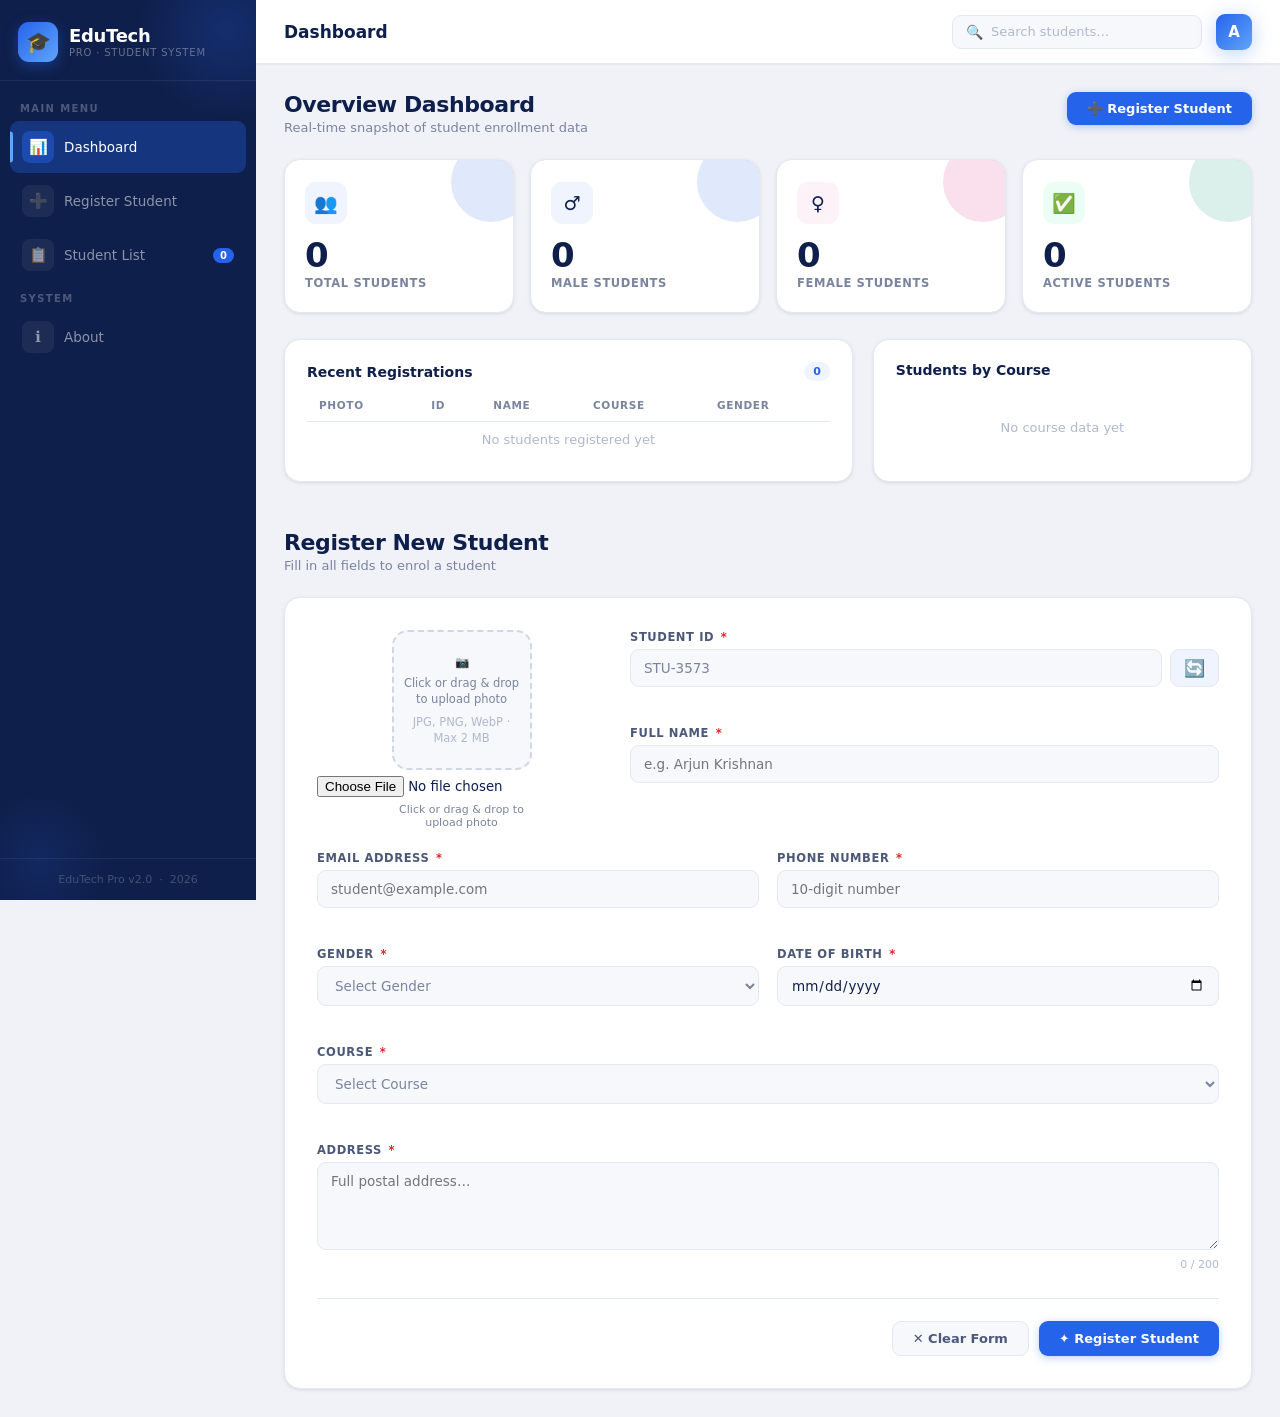
==== commit 2c20647e: "Fixed the duplicate toaster notifications when validation error is raised" ====
--- a/index.html
+++ b/index.html
@@ -3,7 +3,7 @@
 <head>
   <meta charset="UTF-8"/>
   <meta name="viewport" content="width=device-width,initial-scale=1.0"/>
-  <title>EduTrack Pro — Dashboard & Register</title>
+  <title>EduTech Pro — Dashboard & Register</title>
   <link rel="stylesheet" href="css/style.css"/>
   <link rel="stylesheet" href="css/student.css"/>
   <link rel="stylesheet" href="css/responsive.css"/>
@@ -21,7 +21,7 @@
     <div class="sidebar-logo">
       <div class="logo-badge">🎓</div>
       <div>
-        <div class="logo-name">EduTrack</div>
+        <div class="logo-name">EduTech</div>
         <div class="logo-tag">Pro · Student System</div>
       </div>
     </div>
@@ -49,7 +49,7 @@
     </a>
   </nav>
 
-  <div class="sidebar-footer">EduTrack Pro v2.0 &nbsp;·&nbsp; 2025</div>
+  <div class="sidebar-footer">EduTech Pro v2.0 &nbsp;·&nbsp; 2026</div>
 </aside>
 
 <!-- ══════════════════════════════════════════
